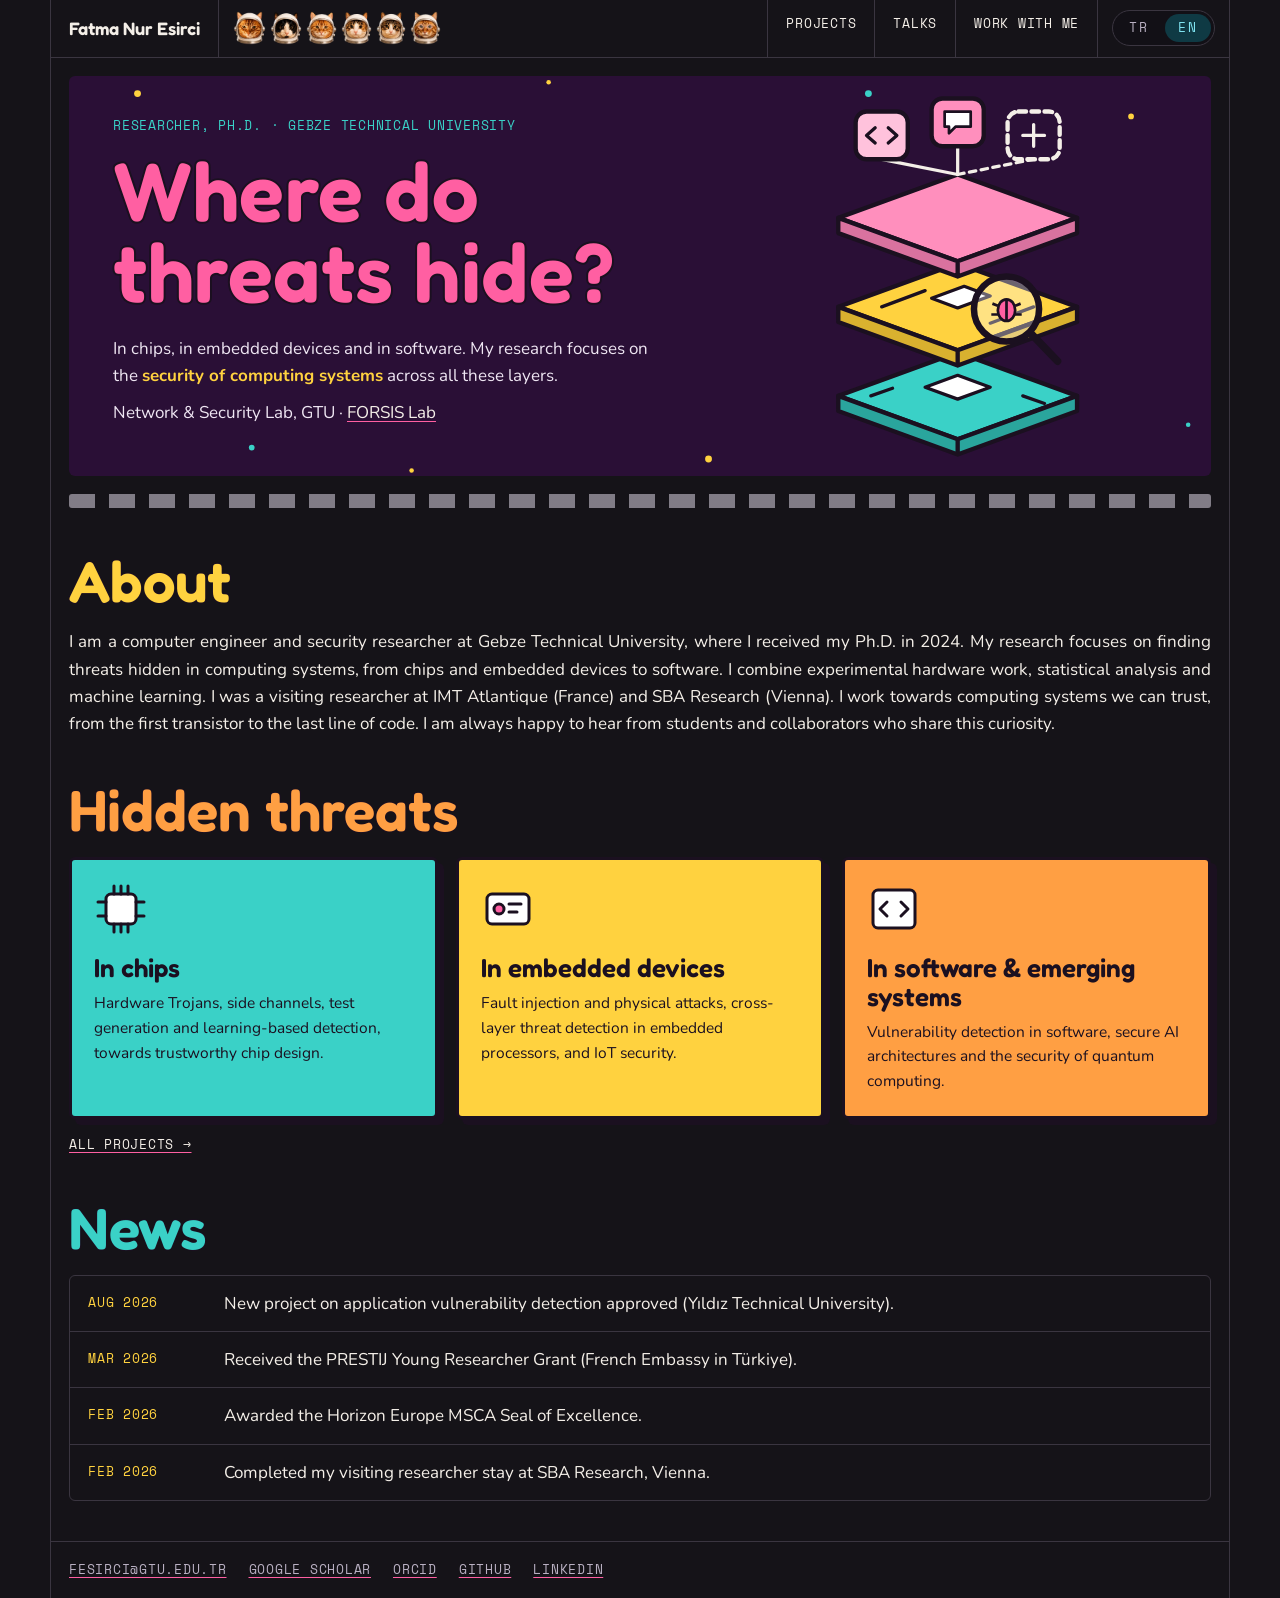
==== index.html @ 904a71a7 "SEO: robots.txt, sitemap, canonical/hreflang, Person JSON-LD, page descriptions Co-Authored-By: Clau" ====
<!doctype html>
<html lang="en">
<head>
<meta charset="utf-8">
<meta name="viewport" content="width=device-width, initial-scale=1">
<meta name="description" content="Dr. Fatma Nur Esirci, computer engineer and security researcher at Gebze Technical University: hardware security, embedded devices and software security.">
<title>Dr. Fatma Nur Esirci · Gebze Technical University</title>
<link rel="canonical" href="https://fatmanuresirci.github.io/">
<link rel="alternate" hreflang="en" href="https://fatmanuresirci.github.io/">
<link rel="alternate" hreflang="tr" href="https://fatmanuresirci.github.io/tr/">
<link rel="alternate" hreflang="x-default" href="https://fatmanuresirci.github.io/">
<meta property="og:type" content="profile">
<meta property="og:title" content="Dr. Fatma Nur Esirci · Gebze Technical University">
<meta property="og:description" content="Dr. Fatma Nur Esirci, computer engineer and security researcher at Gebze Technical University: hardware security, embedded devices and software security.">
<meta property="og:url" content="https://fatmanuresirci.github.io/">
<meta property="og:locale" content="en_US">
<script type="application/ld+json">
{
 "@context": "https://schema.org",
 "@type": "Person",
 "@id": "https://fatmanuresirci.github.io/#person",
 "name": "Fatma Nur Esirci",
 "alternateName": "Dr. Fatma Nur Esirci",
 "honorificPrefix": "Dr.",
 "url": "https://fatmanuresirci.github.io/",
 "email": "mailto:fesirci@gtu.edu.tr",
 "jobTitle": "Researcher, Ph.D.",
 "affiliation": {
  "@type": "CollegeOrUniversity",
  "name": "Gebze Technical University",
  "alternateName": "Gebze Teknik Üniversitesi",
  "url": "https://www.gtu.edu.tr/"
 },
 "worksFor": {
  "@type": "CollegeOrUniversity",
  "name": "Gebze Technical University",
  "url": "https://www.gtu.edu.tr/"
 },
 "knowsAbout": [
  "Hardware security",
  "Hardware Trojans",
  "Side-channel analysis",
  "Fault injection",
  "Embedded systems security",
  "IoT security",
  "Software security",
  "Vulnerability detection"
 ],
 "sameAs": [
  "https://orcid.org/0000-0001-9026-2829",
  "https://scholar.google.com/citations?user=NrHuFlYAAAAJ",
  "https://www.linkedin.com/in/fatmanuresirci",
  "https://github.com/Esirci"
 ]
}
</script>
<link rel="preconnect" href="https://fonts.googleapis.com">
<link href="https://fonts.googleapis.com/css2?family=Fredoka:wght@500;600;700&family=Nunito:wght@400;600;700&family=Space+Mono:wght@400;700&display=swap" rel="stylesheet">
<link rel="stylesheet" href="site.css">
<link rel="icon" href="img/avatar.svg" type="image/svg+xml">
</head>
<body>
<div class="frame">
  <nav class="top mono">
    <a class="who" href="index.html">Fatma Nur Esirci</a>
    <span class="crew" aria-hidden="true"><img src="img/crew/cat-1.webp" alt=""><img src="img/crew/cat-2.webp" alt=""><img src="img/crew/cat-3.webp" alt=""><img src="img/crew/cat-4.webp" alt=""><img src="img/crew/cat-5.webp" alt=""><img src="img/crew/cat-6-glasses.svg" alt=""></span>
    <a href="projects.html">Projects</a><a href="talks.html">Talks</a><a href="work-with-me.html">Work with me</a>
    <span class="lang"><span class="langs"><a href="tr/index.html">TR</a><a class="on" href="index.html" aria-current="page">EN</a></span></span>
  </nav>

  <section class="hero">
    <svg class="stars" viewBox="0 0 1000 400" preserveAspectRatio="xMidYMid slice" aria-hidden="true">
      <g fill="#ffd23f"><circle cx="60" cy="40" r="3"/><circle cx="420" cy="30" r="2"/><circle cx="560" cy="360" r="3"/><circle cx="930" cy="60" r="2.5"/><circle cx="300" cy="370" r="2"/></g>
      <g fill="#3ad1c7"><circle cx="160" cy="350" r="2.5"/><circle cx="700" cy="40" r="3"/><circle cx="980" cy="330" r="2"/></g>
    </svg>
    <div class="text">
      <div class="mono kicker">Researcher, Ph.D. · Gebze Technical University</div>
      <h1 class="big">Where do<br>threats hide?</h1>
      <p>In chips, in embedded devices and in software. My research focuses on the <b>security of computing systems</b> across all these layers.</p>
      <p>Network &amp; Security Lab, GTU · <a href="https://forsislab.com/">FORSIS Lab</a></p>
    </div>
    <svg class="art" viewBox="160 0 240 340" xmlns="http://www.w3.org/2000/svg" role="img" aria-label="('chip', 'design'), ('embedded', 'devices'), software">
  <g stroke="#1b1020" stroke-width="4" stroke-linejoin="round" stroke-linecap="round">
    <path d="M170 280 L280 240 L390 280 L280 320 Z" fill="#3ad1c7"/><path d="M170 280 v14 L280 334 V320 Z M390 280 v14 L280 334 V320 Z" fill="#2aa59d"/><path d="M250 272 L280 261 L310 272 L280 283 Z" fill="#fff" stroke-width="3"/><path d="M200 280 l20 -7 M340 280 l20 7" fill="none" stroke-width="3"/>
    <path d="M170 198 L280 158 L390 198 L280 238 Z" fill="#ffd23f"/><path d="M170 198 v14 L280 252 V238 Z M390 198 v14 L280 252 V238 Z" fill="#d9b12f"/><path d="M256 190 L286 179 L310 188 L280 199 Z" fill="#fff" stroke-width="3"/><path d="M210 198 L250 183 M310 213 L350 198" fill="none" stroke-width="3"/>
    <path d="M170 116 L280 76 L390 116 L280 156 Z" fill="#ff8fbd"/><path d="M170 116 v14 L280 170 V156 Z M390 116 v14 L280 170 V156 Z" fill="#d9729f"/>
    <path d="M280 76 L210 62" fill="none" stroke="#f4efe8" stroke-width="3" /><path d="M280 76 L280 50" fill="none" stroke="#f4efe8" stroke-width="3" /><path d="M280 76 L350 62" fill="none" stroke="#f4efe8" stroke-width="3" stroke-dasharray="6 5"/><rect x="186" y="18" width="48" height="44" rx="10" fill="#ffc2dc"/><path d="M204 33 l-8 7 8 7 M216 33 l8 7 -8 7" fill="none" stroke-width="3"/><rect x="256" y="6" width="48" height="44" rx="10" fill="#ff8fbd"/><path d="M268 18 h24 v14 h-14 l-6 6 v-6 h-4 z" fill="#fff" stroke-width="2.5"/><rect x="326" y="18" width="48" height="44" rx="10" fill="none" stroke="#f4efe8" stroke-dasharray="7 5"/><path d="M350 30 v20 M340 40 h20" fill="none" stroke="#f4efe8" stroke-width="3"/>
    <circle cx="325" cy="200" r="30" fill="#fff" fill-opacity=".35" stroke-width="6"/>
    <path d="M347 222 L372 248" stroke-width="7"/>
  </g>
  <g stroke="#1b1020" stroke-width="2.5">
    <ellipse cx="325" cy="201" rx="8" ry="10" fill="#ff5fa2"/>
    <path d="M325 191 v20 M317 197 l-5 -2 M317 205 h-6 M333 197 l5 -2 M333 205 h6" fill="none"/>
  </g>
</svg>
  </section>
  <div class="rail"></div>

  <h2 class="sec-title t-yellow">About</h2>
  <p class="about">I am a computer engineer and security researcher at Gebze Technical University, where I received my Ph.D. in 2024. My research focuses on finding threats hidden in computing systems, from chips and embedded devices to software. I combine experimental hardware work, statistical analysis and machine learning. I was a visiting researcher at IMT Atlantique (France) and SBA Research (Vienna). I work towards computing systems we can trust, from the first transistor to the last line of code. I am always happy to hear from students and collaborators who share this curiosity.</p>

  <h2 class="sec-title">Hidden threats</h2>
  <div class="cards">
    <div class="card c1">
      <svg viewBox="0 0 54 54" aria-hidden="true"><rect x="12" y="12" width="30" height="30" rx="5" fill="#fff" stroke="#1b1020" stroke-width="3"/><g stroke="#1b1020" stroke-width="3" stroke-linecap="round"><path d="M20 4v8M27 4v8M34 4v8M20 42v8M27 42v8M34 42v8M4 20h8M4 34h8M42 20h8M42 34h8"/></g></svg>
      <h3>In chips</h3><p>Hardware Trojans, side channels, test generation and learning-based detection, towards trustworthy chip design.</p>
    </div>
    <div class="card c2">
      <svg viewBox="0 0 54 54" aria-hidden="true"><rect x="6" y="12" width="42" height="30" rx="5" fill="#fff" stroke="#1b1020" stroke-width="3"/><circle cx="18" cy="27" r="5" fill="#ff5fa2" stroke="#1b1020" stroke-width="3"/><path d="M28 22h12M28 30h8" stroke="#1b1020" stroke-width="3" stroke-linecap="round"/></svg>
      <h3>In embedded devices</h3><p>Fault injection and physical attacks, cross-layer threat detection in embedded processors, and IoT security.</p>
    </div>
    <div class="card c3">
      <svg viewBox="0 0 54 54" aria-hidden="true"><rect x="6" y="8" width="42" height="38" rx="5" fill="#fff" stroke="#1b1020" stroke-width="3"/><path d="M20 20l-7 7 7 7M34 20l7 7-7 7" fill="none" stroke="#1b1020" stroke-width="3" stroke-linecap="round" stroke-linejoin="round"/></svg>
      <h3>In software &amp; emerging systems</h3><p>Vulnerability detection in software, secure AI architectures and the security of quantum computing.</p>
    </div>
  </div>
  <p class="more mono"><a href="projects.html">All projects →</a></p>

  <h2 class="sec-title t-teal">News</h2>
  <ul class="list">
    <li><span class="mono">Aug 2026</span><span>New project on application vulnerability detection approved (Yıldız Technical University).</span></li>
    <li><span class="mono">Mar 2026</span><span>Received the PRESTIJ Young Researcher Grant (French Embassy in Türkiye).</span></li>
    <li><span class="mono">Feb 2026</span><span>Awarded the Horizon Europe MSCA Seal of Excellence.</span></li>
    <li><span class="mono">Feb 2026</span><span>Completed my visiting researcher stay at SBA Research, Vienna.</span></li>
  </ul>

  <footer class="mono">
    <a href="mailto:fesirci@gtu.edu.tr">fesirci@gtu.edu.tr</a><a href="https://scholar.google.com/citations?user=NrHuFlYAAAAJ">Google Scholar</a><a href="https://orcid.org/0000-0001-9026-2829">ORCID</a><a href="https://github.com/Esirci">GitHub</a><a href="https://www.linkedin.com/in/fatmanuresirci">LinkedIn</a>
  </footer>
</div>
</body>
</html>
---- site.css ----
/* Ortak stil: renkli tarz (koyu zemin, mor panel, pembe/turuncu/turkuaz/sarı vurgular) */
:root {
  --bg:#151318; --line:#3a3540; --panel:#2a0f36; --box:#1d1922;
  --fg:#f4efe8; --muted:#b9b0c2; --ink:#1b1020;
  --pink:#ff5fa2; --orange:#ff9f43; --teal:#3ad1c7; --yellow:#ffd23f;
}

* { box-sizing:border-box; }
body { margin:0; background:var(--bg); color:var(--fg); font:17px/1.6 Nunito, system-ui, sans-serif; }
a { color:var(--fg); text-decoration-color:var(--pink); text-underline-offset:3px; }
a:hover { color:var(--yellow); }
.mono { font-family:"Space Mono", monospace; font-size:12.5px; letter-spacing:.06em; text-transform:uppercase; }
.frame { max-width:1180px; margin:0 auto; border-left:1px solid var(--line); border-right:1px solid var(--line); min-height:100vh; }

/* Üst menü: kutucuklara bölünmüş */
.top { display:flex; flex-wrap:wrap; border-bottom:1px solid var(--line); }
.top > * { padding:14px 18px; border-right:1px solid var(--line); text-decoration:none; }
.top .who { font-family:Fredoka, sans-serif; font-weight:600; font-size:18px; text-transform:none; letter-spacing:0; }
.top a:hover, .top a.on { background:var(--panel); color:var(--yellow); }
.top .lang { border-right:0; color:var(--muted); }

/* Mor panel: ana sayfada büyük, alt sayfalarda kısa */
.hero { position:relative; margin:18px; background:var(--panel); border-radius:6px; overflow:hidden; display:grid; grid-template-columns:minmax(0,1.15fr) minmax(0,.85fr); align-items:center; min-height:380px; }
.hero .text { padding:40px 0 40px 44px; position:relative; z-index:1; }
.hero p { max-width:540px; margin:0 0 10px; color:#efe6f3; }
.hero p b { color:var(--yellow); font-weight:700; }
.hero .art { height:100%; min-height:300px; }
.kicker { color:var(--teal); margin-bottom:14px; }
.stars { position:absolute; inset:0; width:100%; height:100%; pointer-events:none; }
.big { font-family:Fredoka, sans-serif; font-weight:600; font-size:clamp(44px, 6.5vw, 84px); line-height:.98; margin:0 0 22px; color:var(--pink); paint-order:stroke fill; -webkit-text-stroke:4px var(--ink); letter-spacing:.5px; }
.page-hero { position:relative; margin:18px; background:var(--panel); border-radius:6px; overflow:hidden; padding:36px 44px 32px; }
.page-hero .big { font-size:clamp(40px, 5.5vw, 68px); margin-bottom:14px; }
.page-hero p { max-width:720px; margin:0; color:#efe6f3; position:relative; }
.rail { height:14px; margin:0 18px; background:repeating-linear-gradient(90deg, #d9d2e0 0 26px, transparent 26px 40px); opacity:.55; border-radius:3px; }

/* Bölüm başlıkları */
.sec-title { font-family:Fredoka, sans-serif; font-weight:600; font-size:clamp(34px, 4.6vw, 58px); line-height:1; margin:44px 18px 18px; color:var(--orange); -webkit-text-stroke:2px var(--ink); paint-order:stroke fill; }
.t-pink { color:var(--pink); } .t-teal { color:var(--teal); } .t-yellow { color:var(--yellow); } .t-orange { color:var(--orange); }
.about { margin:0 18px; text-align:justify; hyphens:auto; }

/* Renkli kartlar (ana sayfa ve Benimle çalışın) */
.cards { display:grid; grid-template-columns:repeat(auto-fit, minmax(230px, 1fr)); gap:18px; margin:0 18px; }
.card { border-radius:6px; padding:22px; color:var(--ink); border:3px solid var(--ink); box-shadow:6px 6px 0 var(--ink); }
.card a { color:var(--ink); }
.c1 { background:var(--teal); } .c2 { background:var(--yellow); } .c3 { background:var(--orange); }
.card h3 { font-family:Fredoka, sans-serif; font-weight:600; font-size:26px; line-height:1.1; margin:10px 0 8px; }
.card p { margin:0; font-size:15.5px; }
.card svg { width:54px; height:54px; }
.more { margin:16px 18px 0; }

/* Kutulu listeler (haberler, konuşmalar, adımlar) */
.list { margin:0 18px; border:1px solid var(--line); border-radius:6px; padding:0; }
.list li { list-style:none; display:grid; grid-template-columns:120px 1fr; gap:16px; padding:14px 18px; border-bottom:1px solid var(--line); }
.list li:last-child { border-bottom:0; }
.list .mono { color:var(--yellow); padding-top:3px; }
.list .where { display:block; color:var(--muted); font-size:15px; }
.list.pink .mono { color:var(--pink); } .list.teal .mono { color:var(--teal); }

/* Projeler: katman başına renkli proje kutuları */
.plist { display:grid; gap:14px; margin:0 18px; }
.pcard { background:var(--box); border:1px solid var(--line); border-left:8px solid var(--c, var(--teal)); border-radius:6px; padding:18px 22px; display:grid; grid-template-columns:120px 1fr; gap:22px; align-items:start; }
.pcard > img { width:120px; height:120px; display:block; }
.pcard h4 { font-family:Fredoka, sans-serif; font-weight:500; font-size:21px; line-height:1.2; margin:0 0 6px; }
.pcard .meta { color:var(--c, var(--teal)); margin:0 0 8px; }
.pcard p { margin:0; color:#ddd5e4; font-size:16px; }
.pcard ul { margin:8px 0 0; padding-left:20px; color:#ddd5e4; font-size:15.5px; }
.pcard li { margin:3px 0; }
.pcard li::marker { color:var(--c, var(--teal)); }
.status { display:inline-block; background:var(--c, var(--teal)); color:var(--ink); border-radius:99px; padding:0 9px; margin-left:6px; font-weight:700; }
.l1 { --c:var(--teal); } .l2 { --c:var(--yellow); } .l3 { --c:var(--orange); } .l4 { --c:var(--muted); }

footer { border-top:1px solid var(--line); margin-top:40px; padding:18px; color:var(--muted); display:flex; flex-wrap:wrap; gap:8px 22px; }
footer a { color:var(--muted); }

@media (max-width:820px) {
  .hero { grid-template-columns:1fr; }
  .hero .text { padding:32px 24px 0; }
  .hero .art { min-height:240px; }
  .page-hero { padding:28px 24px; }
  .cards { grid-template-columns:1fr; }
  .list li { grid-template-columns:1fr; gap:2px; }
  .pcard { grid-template-columns:1fr; gap:12px; }
  .pcard > img { width:88px; height:88px; }
}

/* Büyük ekranlar (geniş monitör, TV): bütün tasarım orantılı büyür */
@media (min-width:1600px) { html { zoom:1.25; } }
@media (min-width:2200px) { html { zoom:1.6; } }
@media (min-width:3000px) { html { zoom:2.1; } }
.top .who { display:flex; align-items:center; gap:10px; }
.top .who img { width:36px; height:36px; display:block; }
.top .crew { flex:1; display:flex; align-items:center; gap:4px; padding:6px 14px; }
.top .crew img { height:34px; width:auto; display:block; }
@media (max-width:820px) { .top .crew { display:none; } .top .who { flex:1; } }
.hero .art { width:100%; height:auto; min-height:0; padding:18px 22px 18px 0; box-sizing:border-box; }
.hero .art { max-height:385px; padding-top:8px; padding-bottom:8px; }

/* Dil seçici: TR / EN hap düğmesi */
.top .lang { display:flex; align-items:center; padding:8px 14px; border-right:0; }
.langs { display:inline-flex; gap:2px; padding:3px; border:1px solid var(--line); border-radius:99px; background:#121016; }
.langs a { padding:4px 13px; border-radius:99px; text-decoration:none; color:var(--muted); letter-spacing:.18em; }
.langs a:hover { color:var(--fg); }
.langs a.on { background:#0f3a44; color:#7fe3f0; }
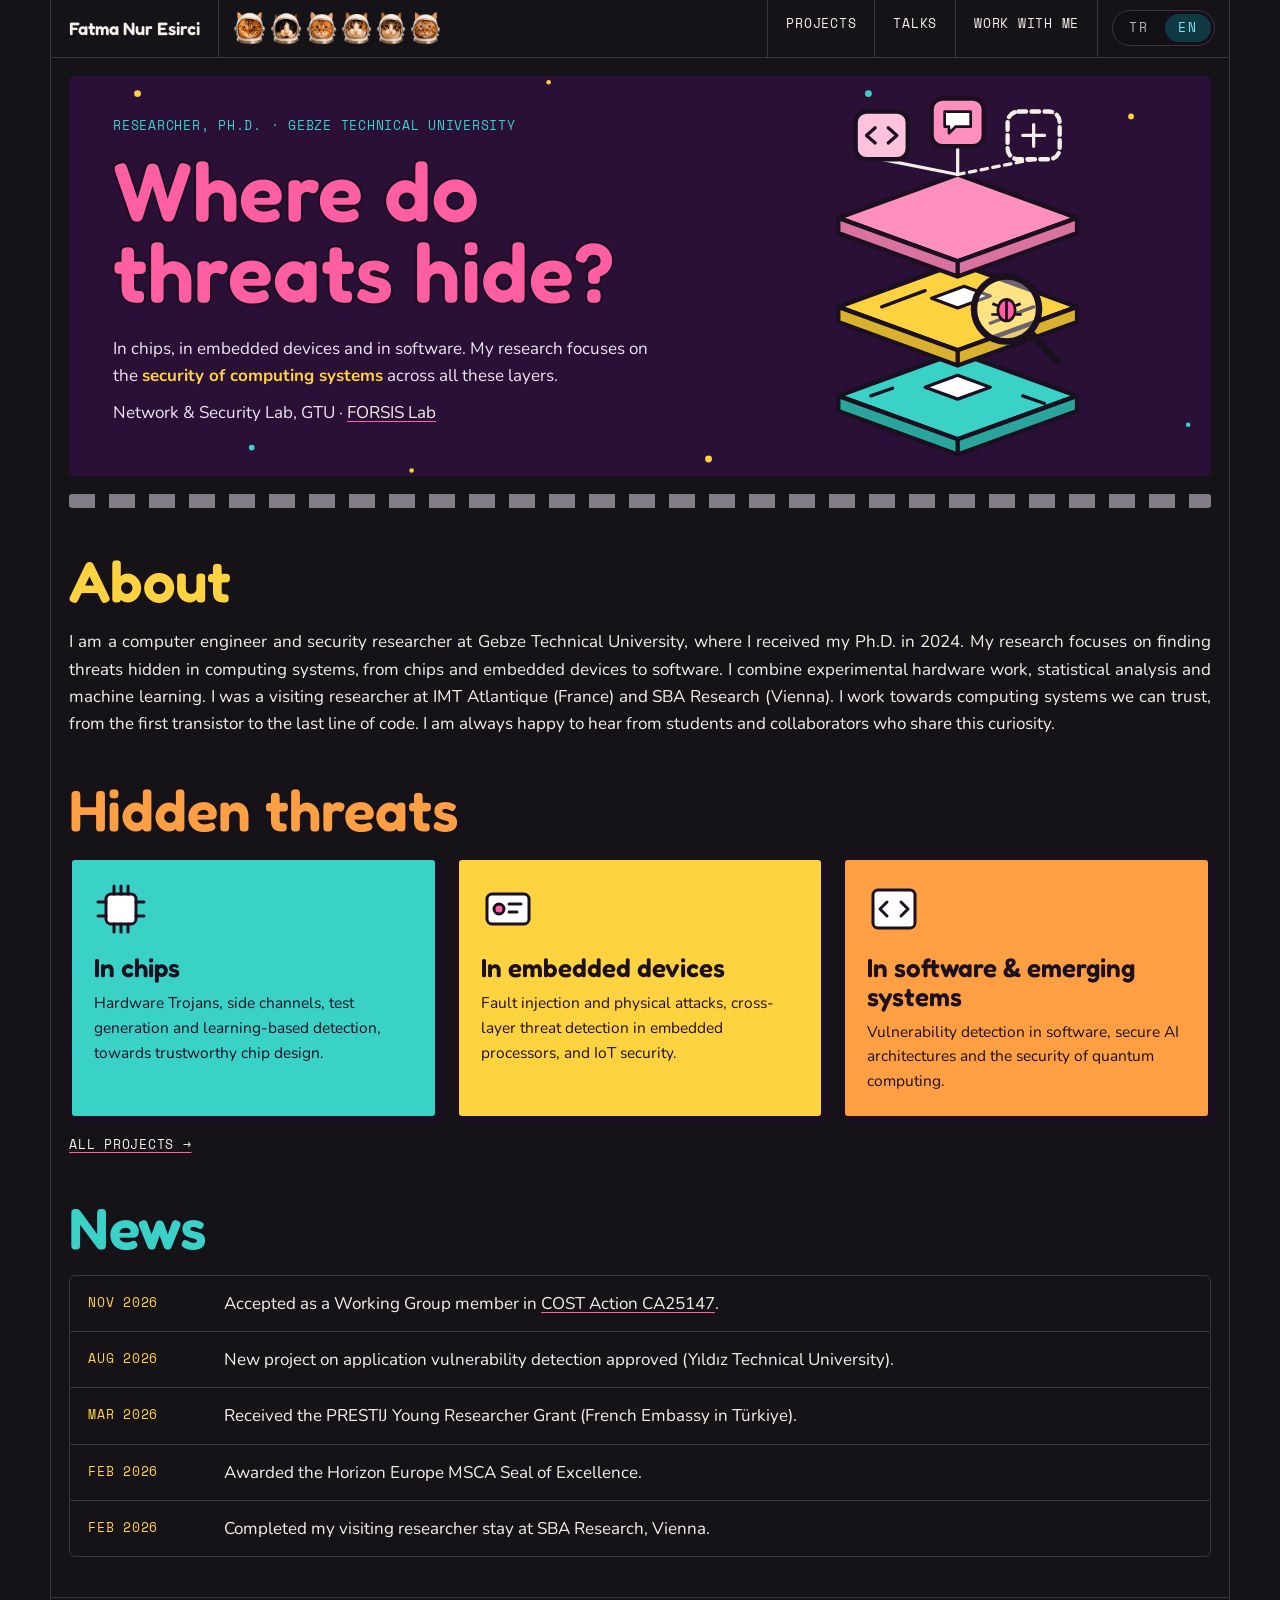
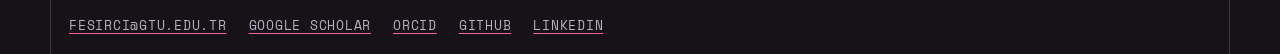
==== commit e90b60c0: "News: COST Action CA25147 working group membership Co-Authored-By: Claude Opus 5.5 <noreply@anthropi" ====
--- a/index.html
+++ b/index.html
@@ -3,15 +3,16 @@
 <head>
 <meta charset="utf-8">
 <meta name="viewport" content="width=device-width, initial-scale=1">
-<meta name="description" content="Dr. Fatma Nur Esirci, computer engineer and security researcher at Gebze Technical University: hardware security, embedded devices and software security.">
-<title>Dr. Fatma Nur Esirci · Gebze Technical University</title>
+<meta name="google-site-verification" content="7GerBMmw6EhjU6s_n-hrYMJ7j0t3oUVKxniS09vX1Zw">
+<meta name="description" content="Fatma Nur Esirci, computer engineer and security researcher at Gebze Technical University: hardware security, embedded devices and software security.">
+<title>Fatma Nur Esirci</title>
 <link rel="canonical" href="https://fatmanuresirci.github.io/">
 <link rel="alternate" hreflang="en" href="https://fatmanuresirci.github.io/">
 <link rel="alternate" hreflang="tr" href="https://fatmanuresirci.github.io/tr/">
 <link rel="alternate" hreflang="x-default" href="https://fatmanuresirci.github.io/">
 <meta property="og:type" content="profile">
-<meta property="og:title" content="Dr. Fatma Nur Esirci · Gebze Technical University">
-<meta property="og:description" content="Dr. Fatma Nur Esirci, computer engineer and security researcher at Gebze Technical University: hardware security, embedded devices and software security.">
+<meta property="og:title" content="Fatma Nur Esirci">
+<meta property="og:description" content="Fatma Nur Esirci, computer engineer and security researcher at Gebze Technical University: hardware security, embedded devices and software security.">
 <meta property="og:url" content="https://fatmanuresirci.github.io/">
 <meta property="og:locale" content="en_US">
 <script type="application/ld+json">
@@ -20,32 +21,8 @@
  "@type": "Person",
  "@id": "https://fatmanuresirci.github.io/#person",
  "name": "Fatma Nur Esirci",
- "alternateName": "Dr. Fatma Nur Esirci",
- "honorificPrefix": "Dr.",
  "url": "https://fatmanuresirci.github.io/",
  "email": "mailto:fesirci@gtu.edu.tr",
- "jobTitle": "Researcher, Ph.D.",
- "affiliation": {
-  "@type": "CollegeOrUniversity",
-  "name": "Gebze Technical University",
-  "alternateName": "Gebze Teknik Üniversitesi",
-  "url": "https://www.gtu.edu.tr/"
- },
- "worksFor": {
-  "@type": "CollegeOrUniversity",
-  "name": "Gebze Technical University",
-  "url": "https://www.gtu.edu.tr/"
- },
- "knowsAbout": [
-  "Hardware security",
-  "Hardware Trojans",
-  "Side-channel analysis",
-  "Fault injection",
-  "Embedded systems security",
-  "IoT security",
-  "Software security",
-  "Vulnerability detection"
- ],
  "sameAs": [
   "https://orcid.org/0000-0001-9026-2829",
   "https://scholar.google.com/citations?user=NrHuFlYAAAAJ",
@@ -118,6 +95,7 @@
 
   <h2 class="sec-title t-teal">News</h2>
   <ul class="list">
+    <li><span class="mono">Nov 2026</span><span>Accepted as a Working Group member in <a href="https://www.cost.eu/actions/CA25147/">COST Action CA25147</a>.</span></li>
     <li><span class="mono">Aug 2026</span><span>New project on application vulnerability detection approved (Yıldız Technical University).</span></li>
     <li><span class="mono">Mar 2026</span><span>Received the PRESTIJ Young Researcher Grant (French Embassy in Türkiye).</span></li>
     <li><span class="mono">Feb 2026</span><span>Awarded the Horizon Europe MSCA Seal of Excellence.</span></li>
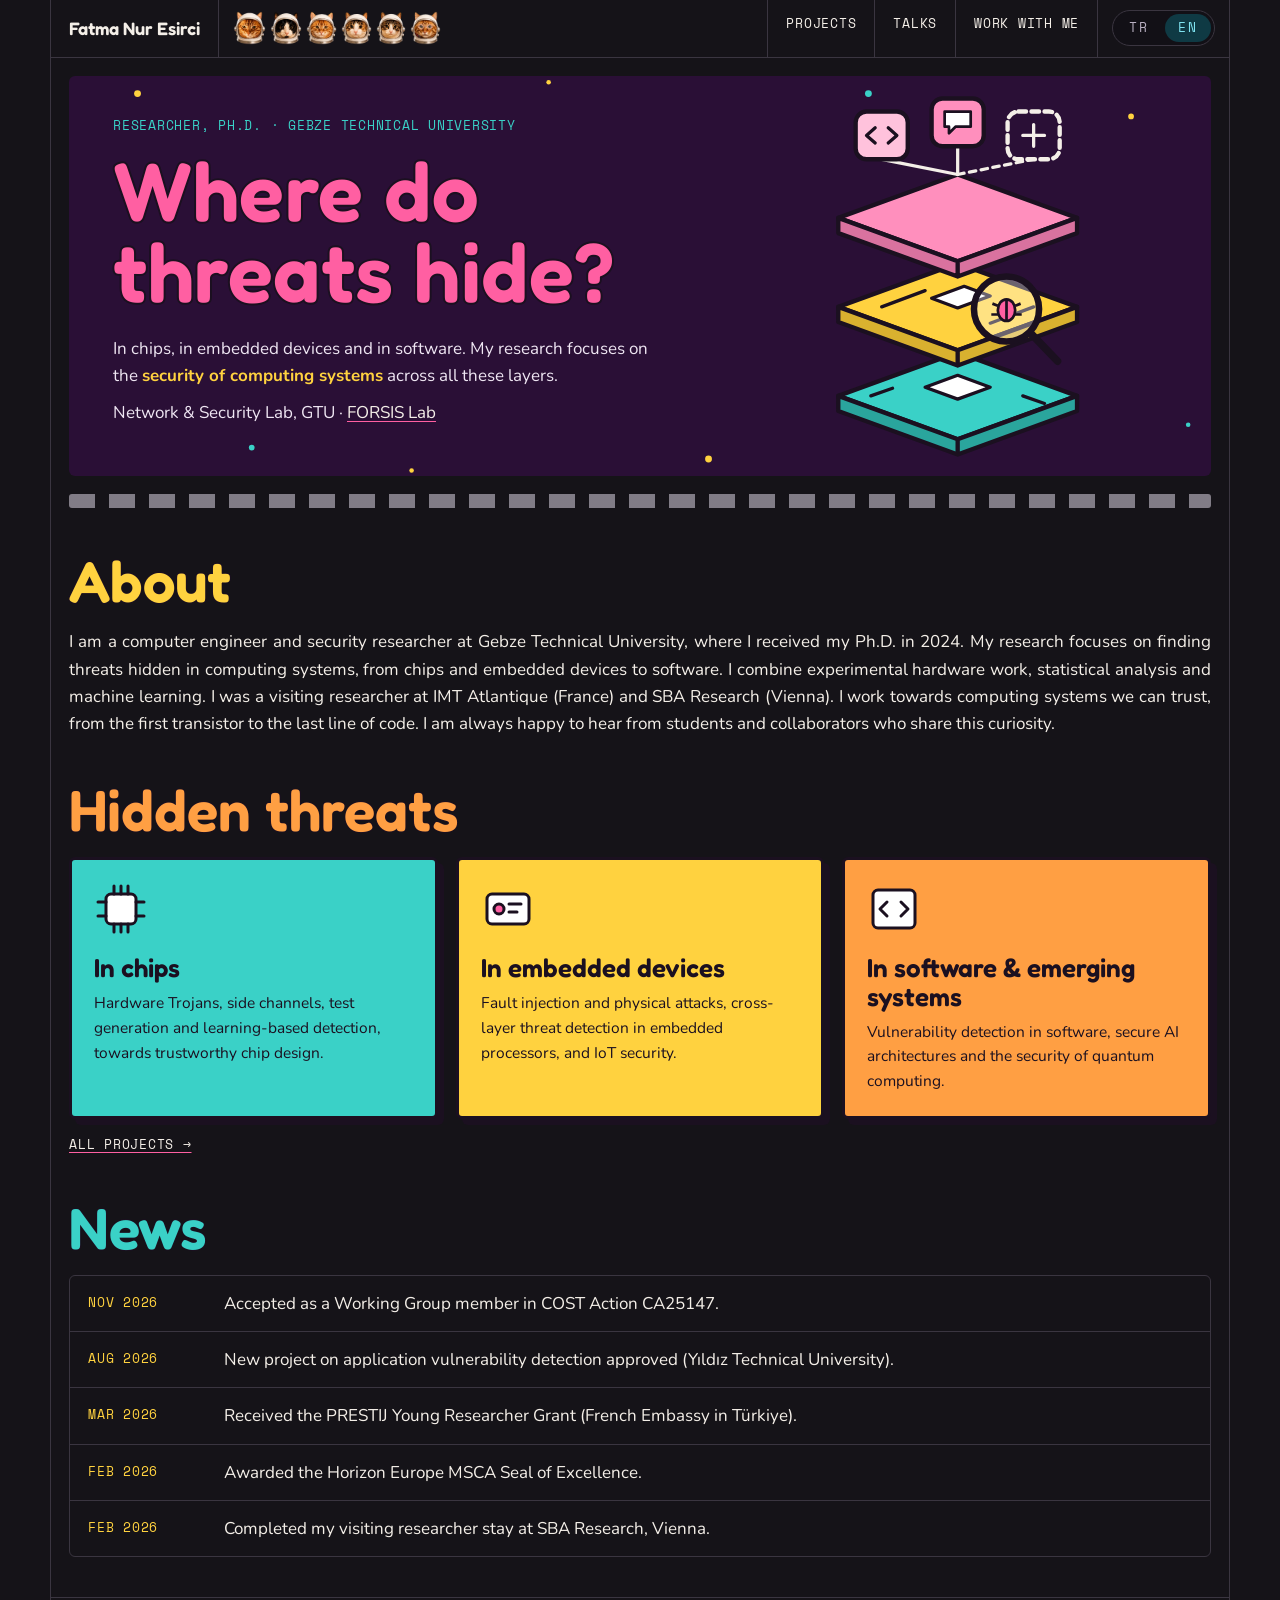
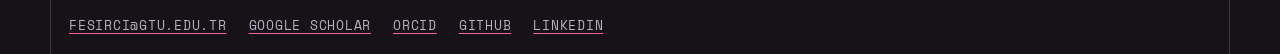
==== commit cd3fbf2e: "News: COST line without link Co-Authored-By: Claude Opus 5.5 <noreply@anthropic.com>" ====
--- a/index.html
+++ b/index.html
@@ -95,7 +95,7 @@
 
   <h2 class="sec-title t-teal">News</h2>
   <ul class="list">
-    <li><span class="mono">Nov 2026</span><span>Accepted as a Working Group member in <a href="https://www.cost.eu/actions/CA25147/">COST Action CA25147</a>.</span></li>
+    <li><span class="mono">Nov 2026</span><span>Accepted as a Working Group member in COST Action CA25147.</span></li>
     <li><span class="mono">Aug 2026</span><span>New project on application vulnerability detection approved (Yıldız Technical University).</span></li>
     <li><span class="mono">Mar 2026</span><span>Received the PRESTIJ Young Researcher Grant (French Embassy in Türkiye).</span></li>
     <li><span class="mono">Feb 2026</span><span>Awarded the Horizon Europe MSCA Seal of Excellence.</span></li>
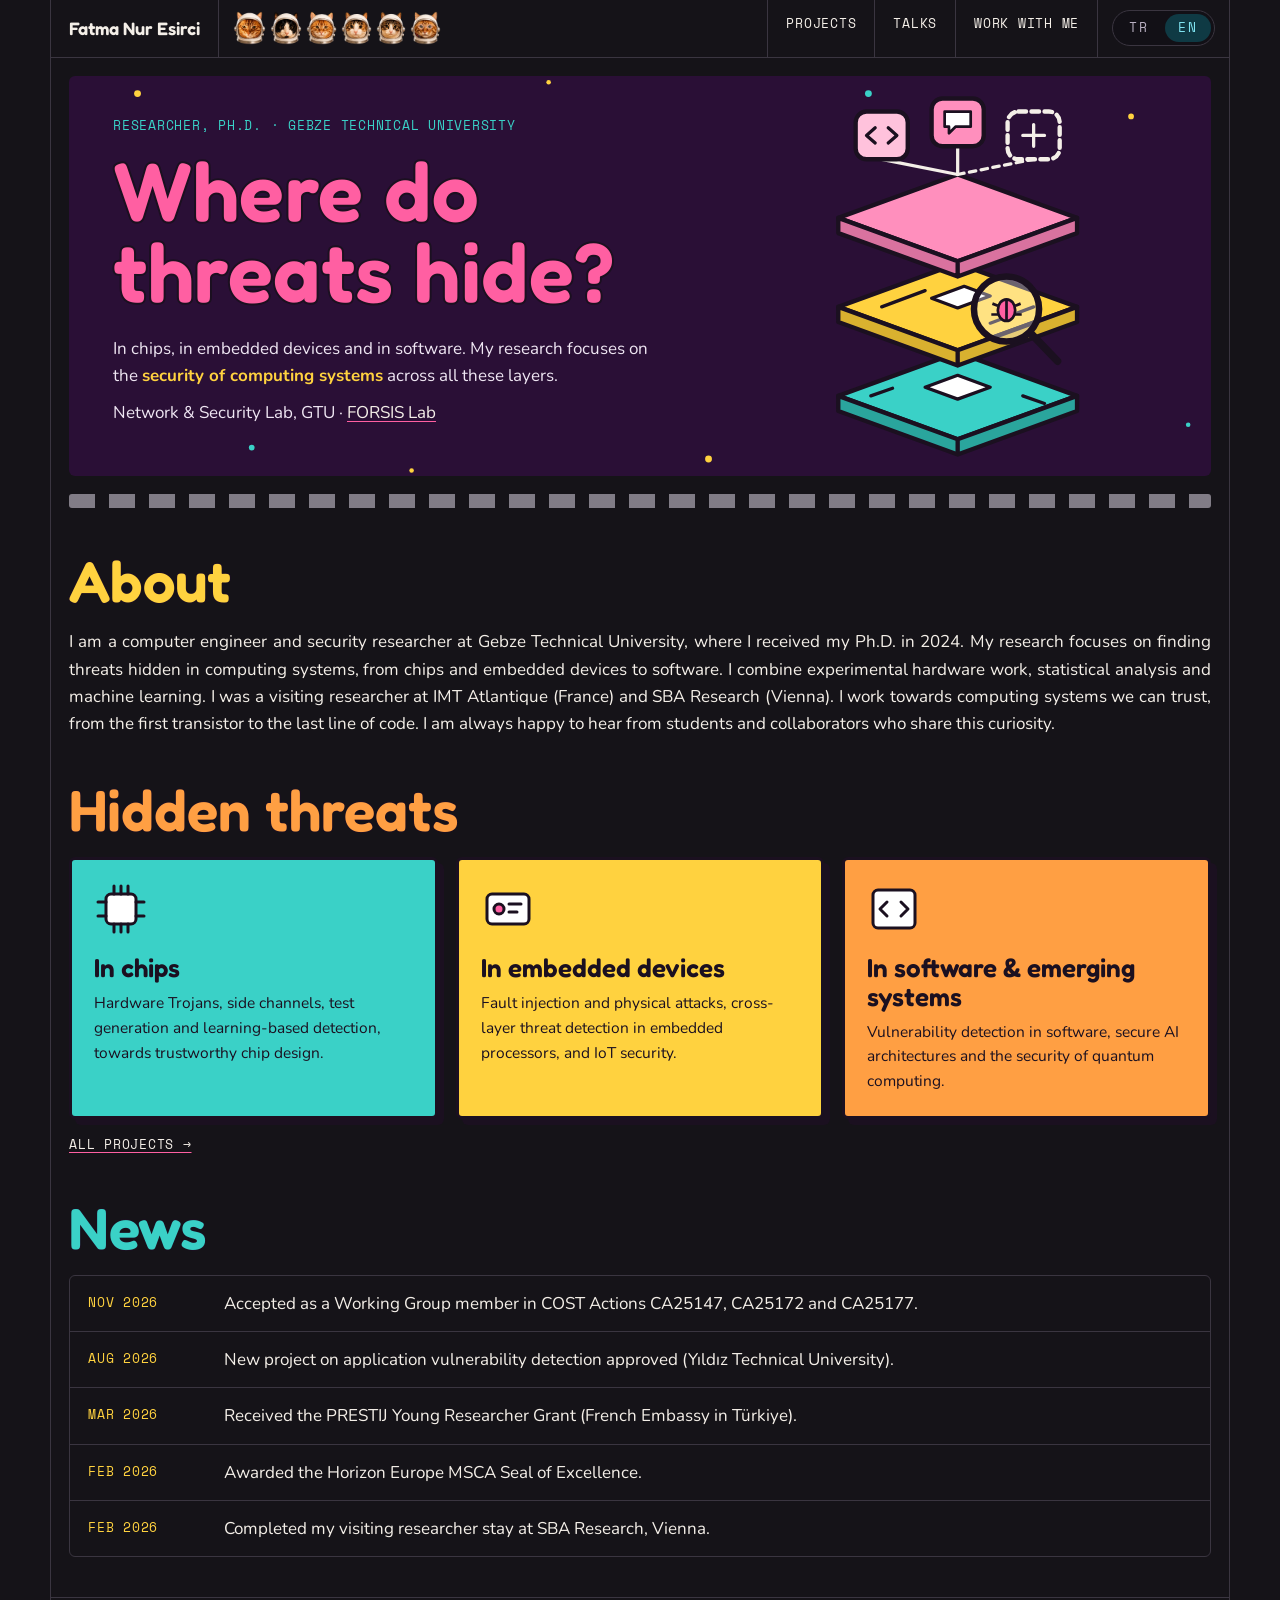
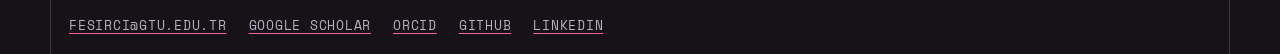
==== commit 729530b0: "News: two more COST Action working group memberships Co-Authored-By: Claude Opus 5.5 <noreply@anthro" ====
--- a/index.html
+++ b/index.html
@@ -10,11 +10,23 @@
 <link rel="alternate" hreflang="en" href="https://fatmanuresirci.github.io/">
 <link rel="alternate" hreflang="tr" href="https://fatmanuresirci.github.io/tr/">
 <link rel="alternate" hreflang="x-default" href="https://fatmanuresirci.github.io/">
+<meta property="og:site_name" content="Fatma Nur Esirci">
 <meta property="og:type" content="profile">
 <meta property="og:title" content="Fatma Nur Esirci">
 <meta property="og:description" content="Fatma Nur Esirci, computer engineer and security researcher at Gebze Technical University: hardware security, embedded devices and software security.">
 <meta property="og:url" content="https://fatmanuresirci.github.io/">
 <meta property="og:locale" content="en_US">
+<script type="application/ld+json">
+{
+ "@context": "https://schema.org",
+ "@type": "WebSite",
+ "name": "Fatma Nur Esirci",
+ "alternateName": [
+  "Fatma Nur Esirci Personal Website"
+ ],
+ "url": "https://fatmanuresirci.github.io/"
+}
+</script>
 <script type="application/ld+json">
 {
  "@context": "https://schema.org",
@@ -95,7 +107,7 @@
 
   <h2 class="sec-title t-teal">News</h2>
   <ul class="list">
-    <li><span class="mono">Nov 2026</span><span>Accepted as a Working Group member in COST Action CA25147.</span></li>
+    <li><span class="mono">Nov 2026</span><span>Accepted as a Working Group member in COST Actions CA25147, CA25172 and CA25177.</span></li>
     <li><span class="mono">Aug 2026</span><span>New project on application vulnerability detection approved (Yıldız Technical University).</span></li>
     <li><span class="mono">Mar 2026</span><span>Received the PRESTIJ Young Researcher Grant (French Embassy in Türkiye).</span></li>
     <li><span class="mono">Feb 2026</span><span>Awarded the Horizon Europe MSCA Seal of Excellence.</span></li>
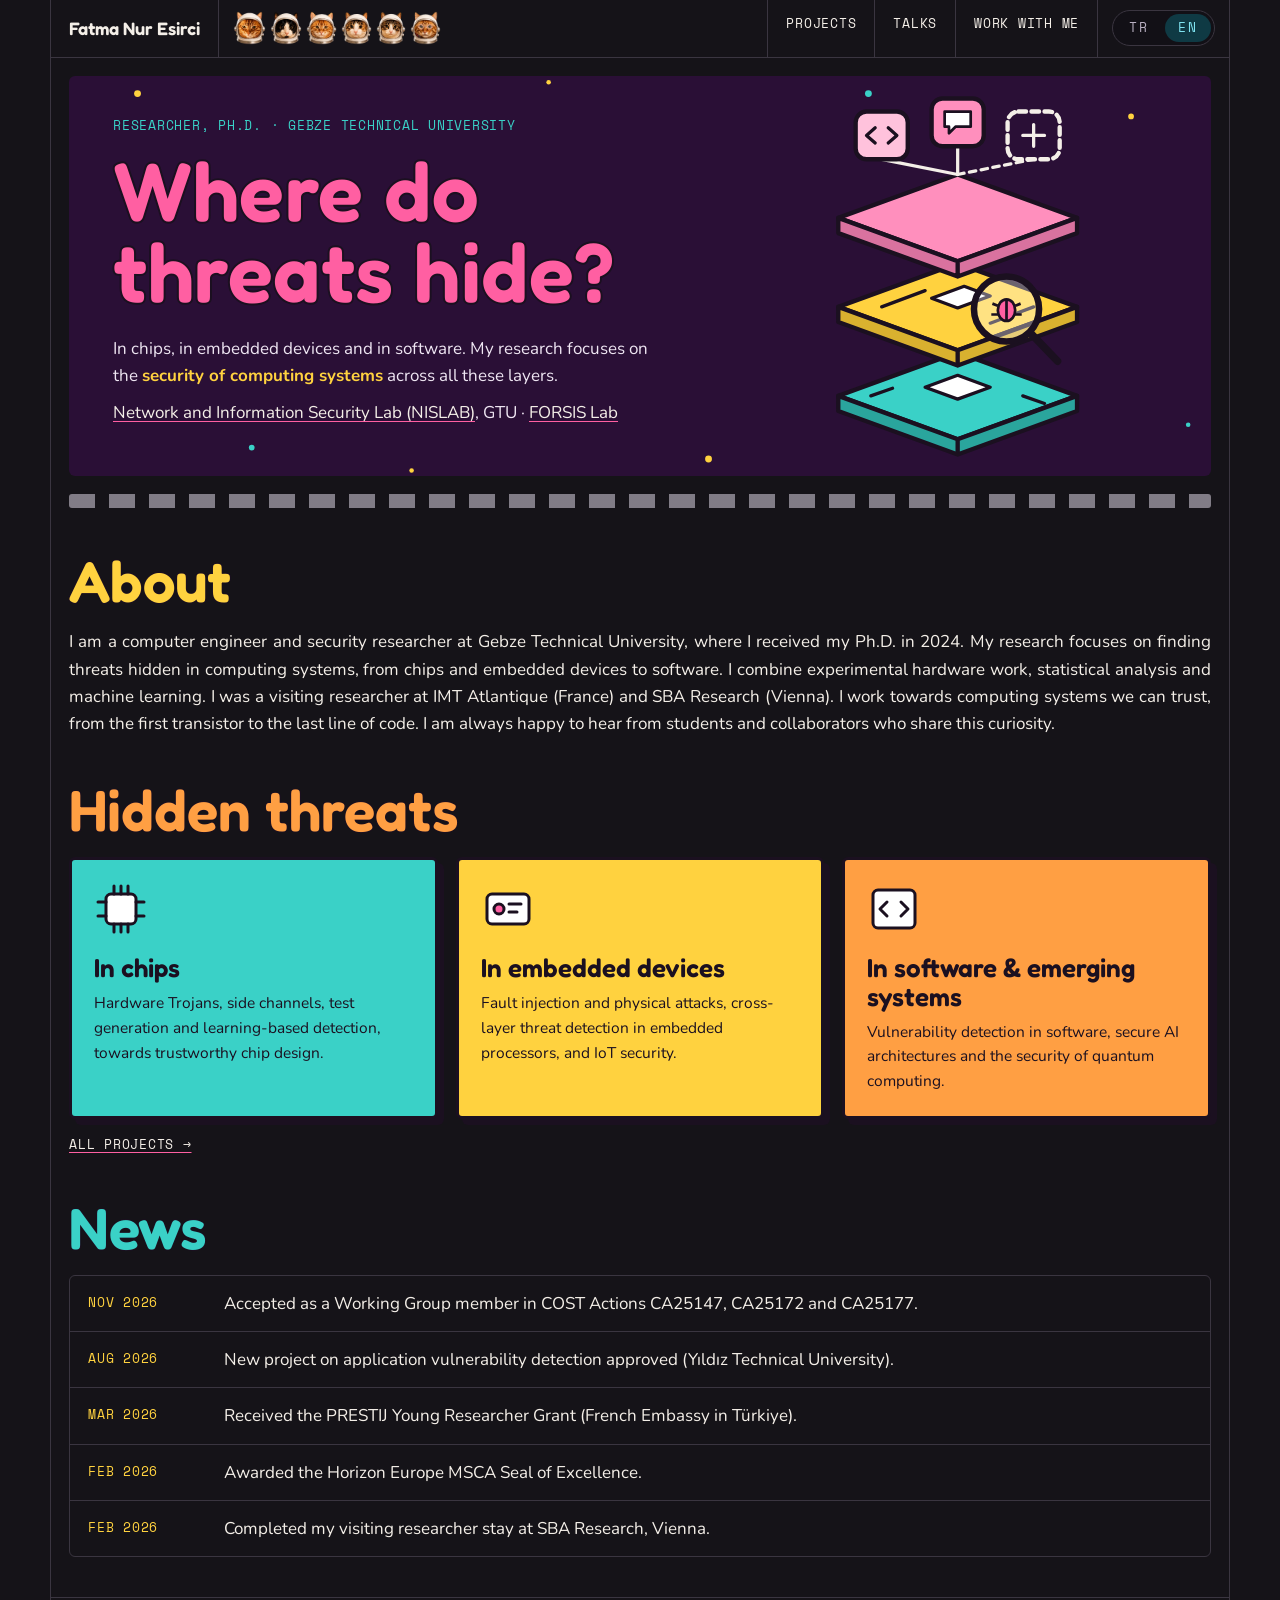
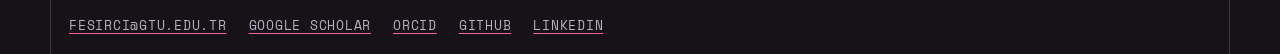
==== commit c595c66e: "Link NISLAB lab page on home (TR/EN) Co-Authored-By: Claude Opus 5.5 <noreply@anthropic.com>" ====
--- a/index.html
+++ b/index.html
@@ -66,7 +66,7 @@
       <div class="mono kicker">Researcher, Ph.D. · Gebze Technical University</div>
       <h1 class="big">Where do<br>threats hide?</h1>
       <p>In chips, in embedded devices and in software. My research focuses on the <b>security of computing systems</b> across all these layers.</p>
-      <p>Network &amp; Security Lab, GTU · <a href="https://forsislab.com/">FORSIS Lab</a></p>
+      <p><a href="https://www.gtu.edu.tr/en/kategori/1799/0/display.aspx">Network and Information Security Lab (NISLAB)</a>, GTU · <a href="https://forsislab.com/">FORSIS Lab</a></p>
     </div>
     <svg class="art" viewBox="160 0 240 340" xmlns="http://www.w3.org/2000/svg" role="img" aria-label="('chip', 'design'), ('embedded', 'devices'), software">
   <g stroke="#1b1020" stroke-width="4" stroke-linejoin="round" stroke-linecap="round">
